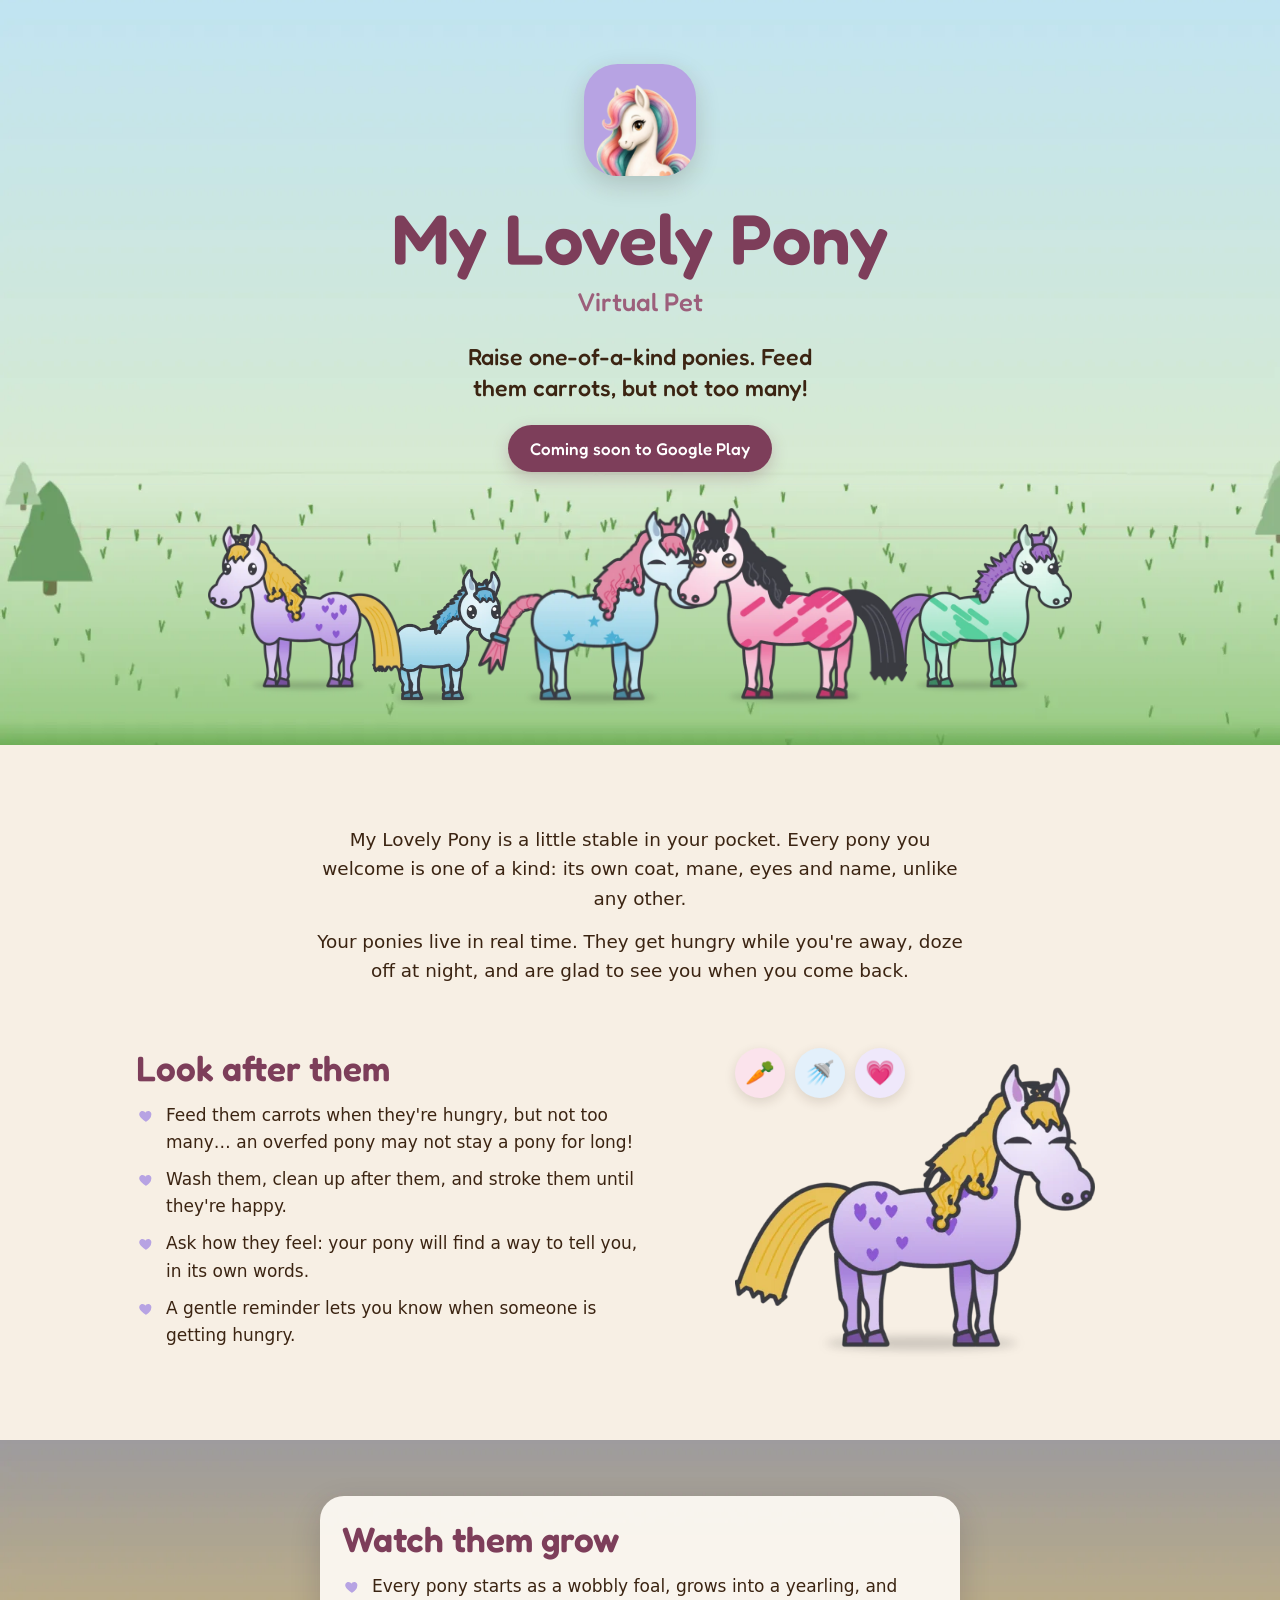
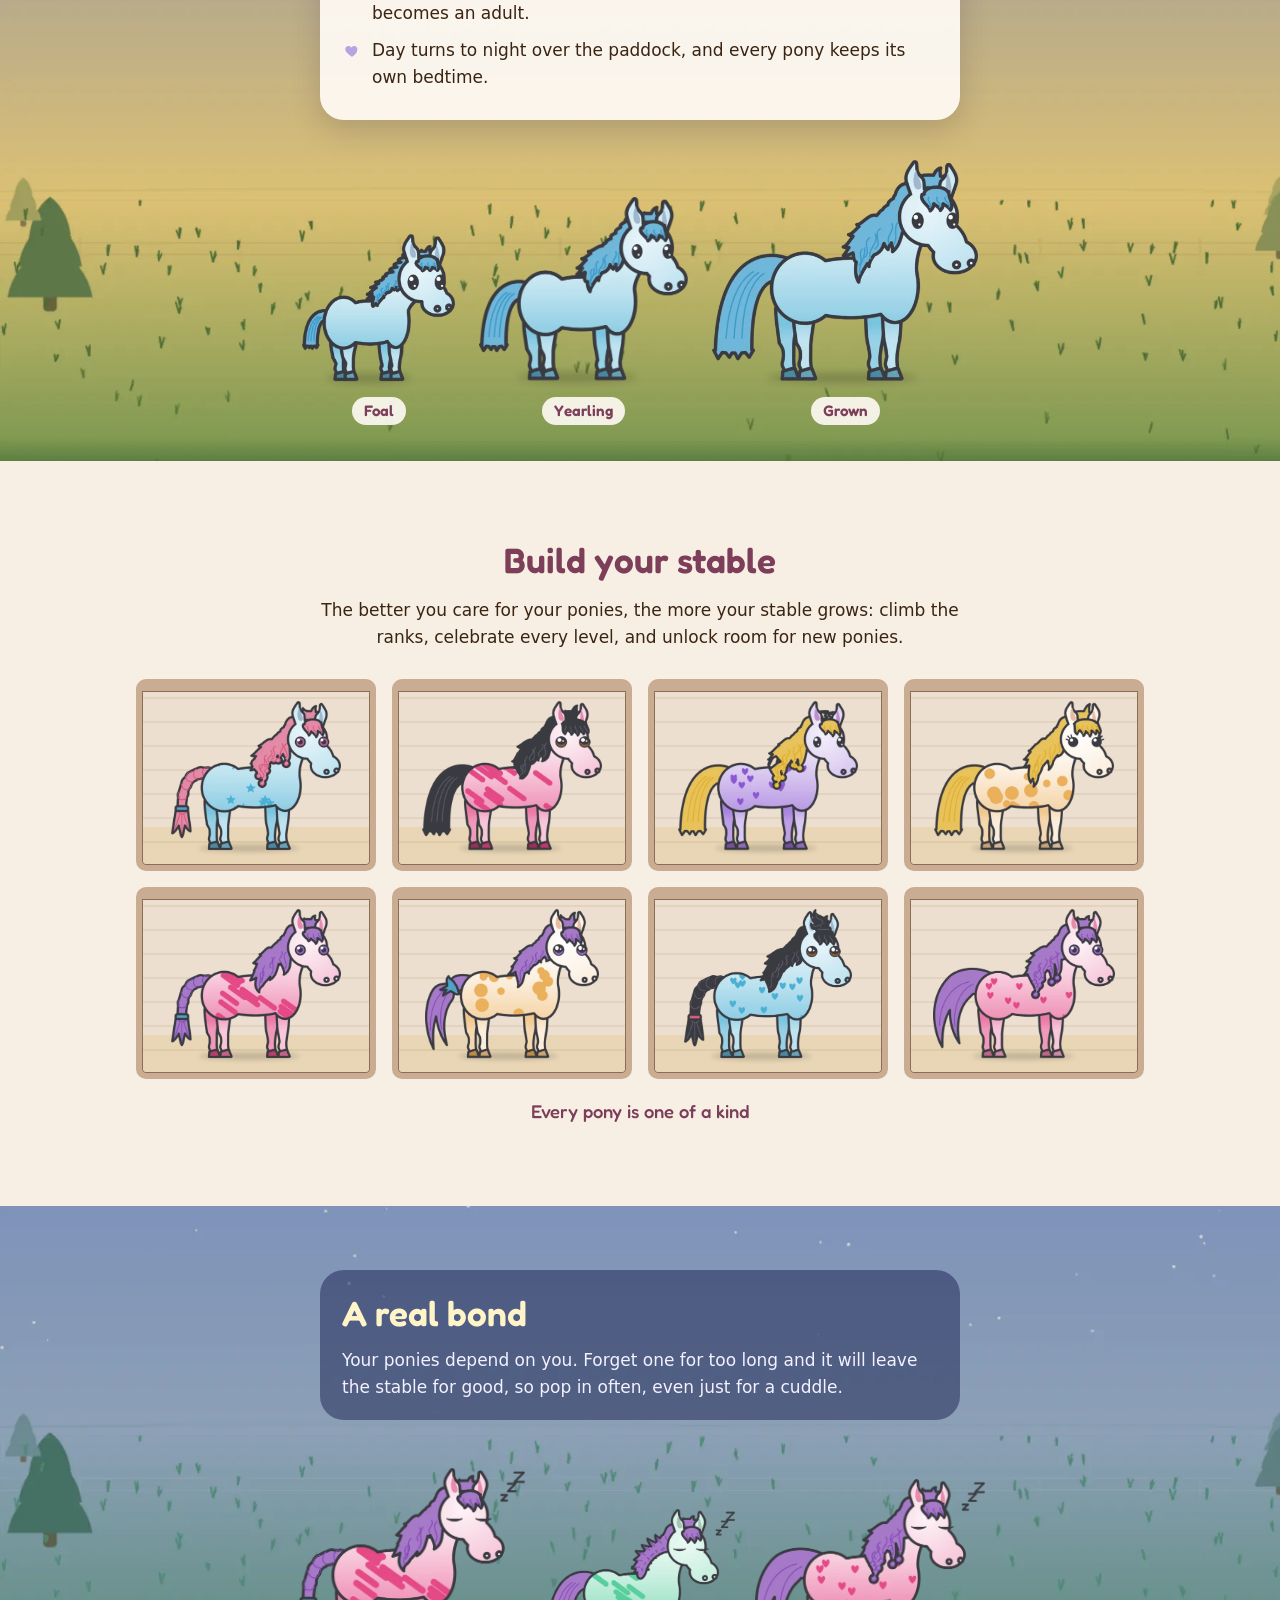
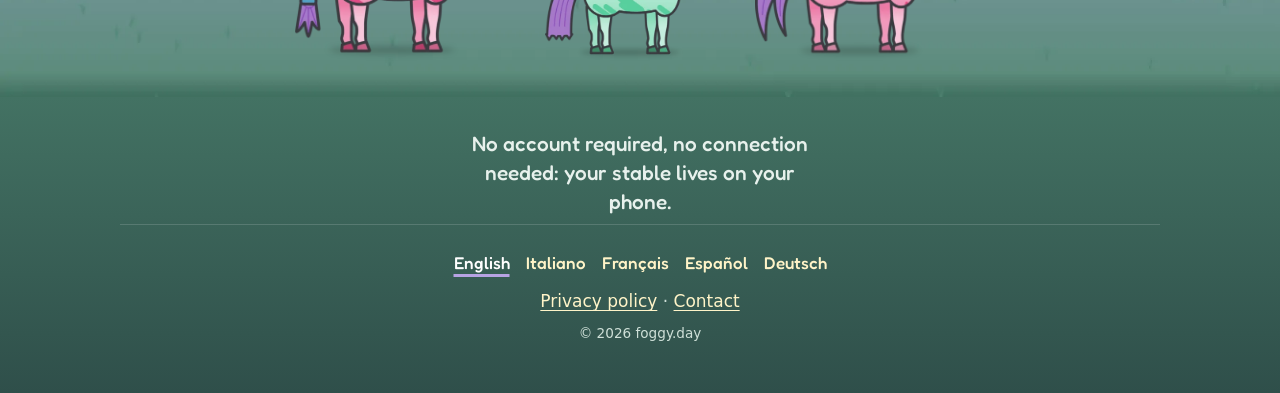
==== docs/index.html @ 28f6bc0d "Initial commit" ====
<!doctype html>
<html lang="en">
<head>
  <meta charset="utf-8">
  <meta name="viewport" content="width=device-width, initial-scale=1">
  <title>My Lovely Pony - Virtual Pet</title>
  <meta name="description" content="Raise one-of-a-kind ponies. Feed them carrots, but not too many!">
  <meta name="theme-color" content="#B7A3E3">
  <link rel="canonical" href="https://mylovelypony.foggy.day/">
  <link rel="alternate" hreflang="en" href="https://mylovelypony.foggy.day/">
  <link rel="alternate" hreflang="it" href="https://mylovelypony.foggy.day/it/">
  <link rel="alternate" hreflang="fr" href="https://mylovelypony.foggy.day/fr/">
  <link rel="alternate" hreflang="es" href="https://mylovelypony.foggy.day/es/">
  <link rel="alternate" hreflang="de" href="https://mylovelypony.foggy.day/de/">
  <link rel="alternate" hreflang="x-default" href="https://mylovelypony.foggy.day/">
  <link rel="icon" href="favicon.png" type="image/png">
  <link rel="apple-touch-icon" href="apple-touch-icon.png">
  <link rel="preload" href="fonts/Fredoka.woff2" as="font" type="font/woff2" crossorigin>
  <link rel="stylesheet" href="style.css">
</head>
<body class="home">
  <header class="scene day hero">
    <div class="wrap hero-text">
      <img class="icon" src="img/icon.png" width="112" height="112" alt="">
      <h1>My Lovely Pony</h1>
      <p class="sub">Virtual Pet</p>
      <p class="tagline">Raise one-of-a-kind ponies. Feed them carrots, but not too many!</p>
      <p class="soon">Coming soon to Google Play</p>
    </div>
    <div class="herd" aria-hidden="true">
      <img class="pony h1 flip" src="img/pony/adult-20.webp" alt="" loading="lazy" decoding="async"><img class="pony h2" src="img/pony/foal-25.webp" alt="" loading="lazy" decoding="async"><img class="pony h3" src="img/pony/happy-11.webp" alt="" loading="lazy" decoding="async"><img class="pony h4 flip" src="img/pony/adult-2.webp" alt="" loading="lazy" decoding="async"><img class="pony h5" src="img/pony/adult-7.webp" alt="" loading="lazy" decoding="async">
    </div>
  </header>

  <main>
    <section class="paper intro">
      <div class="wrap narrow">
        <p>My Lovely Pony is a little stable in your pocket. Every pony you welcome is one of a kind: its own coat, mane, eyes and name, unlike any other.</p><p>Your ponies live in real time. They get hungry while you&#x27;re away, doze off at night, and are glad to see you when you come back.</p>
      </div>
    </section>

    <section class="paper care">
      <div class="wrap split">
        <div>
          <h2>Look after them</h2>
          <ul><li>Feed them carrots when they&#x27;re hungry, but not too many… an overfed pony may not stay a pony for long!</li><li>Wash them, clean up after them, and stroke them until they&#x27;re happy.</li><li>Ask how they feel: your pony will find a way to tell you, in its own words.</li><li>A gentle reminder lets you know when someone is getting hungry.</li></ul>
        </div>
        <figure class="care-art" aria-hidden="true">
          <div class="bubbles"><span class="bubble">🥕</span><span class="bubble b2">🚿</span><span class="bubble b3">💗</span></div>
          <img class="pony care-pony" src="img/pony/happy-20.webp" alt="" loading="lazy" decoding="async">
        </figure>
      </div>
    </section>

    <section class="scene sunset grow">
      <div class="wrap card">
        <h2>Watch them grow</h2>
        <ul><li>Every pony starts as a wobbly foal, grows into a yearling, and becomes an adult.</li><li>Day turns to night over the paddock, and every pony keeps its own bedtime.</li></ul>
      </div>
      <ol class="herd growth">
        <li class="g1"><img class="pony " src="img/pony/foal-25.webp" alt="" loading="lazy" decoding="async"><span>Foal</span></li>
        <li class="g2"><img class="pony " src="img/pony/yearling-25.webp" alt="" loading="lazy" decoding="async"><span>Yearling</span></li>
        <li class="g3"><img class="pony " src="img/pony/adult-25.webp" alt="" loading="lazy" decoding="async"><span>Grown</span></li>
      </ol>
    </section>

    <section class="paper stable">
      <div class="wrap narrow">
        <h2>Build your stable</h2>
        <p>The better you care for your ponies, the more your stable grows: climb the ranks, celebrate every level, and unlock room for new ponies.</p>
      </div>
      <ul class="boxes wrap" aria-label="Every pony is one of a kind">
        <li class="box"><img class="pony " src="img/pony/adult-11.webp" alt="" loading="lazy" decoding="async"></li><li class="box"><img class="pony " src="img/pony/adult-2.webp" alt="" loading="lazy" decoding="async"></li><li class="box"><img class="pony " src="img/pony/adult-20.webp" alt="" loading="lazy" decoding="async"></li><li class="box"><img class="pony " src="img/pony/adult-24.webp" alt="" loading="lazy" decoding="async"></li><li class="box"><img class="pony " src="img/pony/adult-26.webp" alt="" loading="lazy" decoding="async"></li><li class="box"><img class="pony " src="img/pony/adult-31.webp" alt="" loading="lazy" decoding="async"></li><li class="box"><img class="pony " src="img/pony/adult-4.webp" alt="" loading="lazy" decoding="async"></li><li class="box"><img class="pony " src="img/pony/adult-40.webp" alt="" loading="lazy" decoding="async"></li>
      </ul>
      <p class="caption">Every pony is one of a kind</p>
    </section>

    <section class="scene night bond">
      <div class="wrap card dark">
        <h2>A real bond</h2>
        <p>Your ponies depend on you. Forget one for too long and it will leave the stable for good, so pop in often, even just for a cuddle.</p>
      </div>
      <div class="herd" aria-hidden="true">
        <img class="pony s1" src="img/pony/sleep-26.webp" alt="" loading="lazy" decoding="async"><img class="pony s2" src="img/pony/sleep-7.webp" alt="" loading="lazy" decoding="async"><img class="pony s3" src="img/pony/sleep-40.webp" alt="" loading="lazy" decoding="async">
      </div>
    </section>
  </main>

  <div class="night-tail">
    <p class="closing">No account required, no connection needed: your stable lives on your phone.</p>
  <footer class="site-footer">
    <nav class="langs" aria-label="Language"><span aria-current="true">English</span> <a href="it/" hreflang="it" lang="it">Italiano</a> <a href="fr/" hreflang="fr" lang="fr">Français</a> <a href="es/" hreflang="es" lang="es">Español</a> <a href="de/" hreflang="de" lang="de">Deutsch</a></nav>
    <p><a href="privacy.html">Privacy policy</a> · <a href="mailto:info@foggy.day">Contact</a></p>
    <p class="small">© 2026 foggy.day</p>
  </footer>
  </div>
</body>
</html>
---- docs/style.css ----
/* My Lovely Pony, option B: a day in the paddock. The art is the app's own:
   PonyPainter's ponies and PaddockPainter's day, sunset and night, rendered
   large. Paper sections use the stall palette's warm wall and planks. */
@font-face {
  font-family: "Fredoka";
  src: url("fonts/Fredoka.woff2") format("woff2");
  font-weight: 300 700;
  font-display: swap;
}

:root {
  color-scheme: light;
  --paper: #f7efe4;          /* StallPalette.light.wall */
  --paper-deep: #ecdfd0;     /* planks */
  --post: #c9ac92;
  --edge: #8a6e58;
  --ink: #3b2412;            /* stall ink */
  --ink-soft: #6e5644;
  --plum: #7d3e5a;
  --lavender: #b7a3e3;
  --day-sky: #bee2f6;
  --sunset-sky: #7c87b3;
  --night-sky: #6e7ec0;
  --night-ground: #437263;
  --night-deep: #2f4f4a;
}

* { box-sizing: border-box; }
html { -webkit-text-size-adjust: 100%; }

body {
  margin: 0;
  background: var(--paper);
  color: var(--ink);
  font: 17px/1.6 system-ui, -apple-system, "Segoe UI", Roboto, sans-serif;
  overflow-x: hidden;
}
body.home { background: var(--night-deep); }
.paper { background: var(--paper); }

h1, h2, .sub, .tagline, .soon, .closing, .langs, .caption, .growth span {
  font-family: "Fredoka", system-ui, sans-serif;
}
h1, h2 { color: var(--plum); font-weight: 600; line-height: 1.1; margin: 0; }
h2 { font-size: clamp(1.6rem, 5vw, 2.2rem); margin-bottom: 14px; }
a { color: var(--plum); text-underline-offset: 3px; }

.wrap { max-width: 1040px; margin: 0 auto; padding: 0 16px; }
.narrow { max-width: 680px; }

ul { margin: 0; padding: 0; list-style: none; }
.card li, .care li { position: relative; padding-left: 30px; margin: 10px 0; }
.card li::before, .care li::before {
  content: "";
  position: absolute;
  left: 2px;
  top: 0.35em;
  width: 16px;
  height: 16px;
  background: center / contain no-repeat url("data:image/svg+xml,%3Csvg xmlns='http://www.w3.org/2000/svg' viewBox='0 0 24 24'%3E%3Cpath fill='%23b7a3e3' d='M12 21s-7.5-4.6-9.6-9.2C.9 8.4 3 4.5 6.7 4.5c2.1 0 3.6 1.2 4.3 2.6.7-1.4 2.2-2.6 4.3-2.6 3.7 0 5.8 3.9 4.3 7.3C19.5 16.4 12 21 12 21z'/%3E%3C/svg%3E");
}

/* ---------- Scenes: the paddock art sits on the bottom edge, and a flat
   colour matching its top continues the sky above it. ---------- */
.scene {
  position: relative;
  background-repeat: no-repeat;
  background-position: center bottom;
  background-size: max(100%, 960px) auto;
}
.scene.day    { background-color: var(--day-sky);    background-image: url("img/paddock/day.webp"); }
.scene.sunset { background-color: var(--sunset-sky); background-image: url("img/paddock/sunset.webp"); }
.scene.night  { background-color: var(--night-sky);  background-image: url("img/paddock/night.webp"); }

.herd {
  position: relative;
  display: flex;
  justify-content: center;
  align-items: flex-end;
  gap: 0;
  margin: 0 auto;
  padding: 0 8px 36px;
  max-width: 1040px;
}
.pony { display: block; height: auto; }
.flip { transform: scaleX(-1); }

/* Hero */
.hero { padding-top: 40px; text-align: center; }
.icon {
  width: 112px;
  height: 112px;
  border-radius: 30%;
  background: var(--lavender);
  box-shadow: 0 8px 24px rgba(59, 36, 18, 0.18);
}
.hero h1 { font-size: clamp(2.6rem, 10vw, 4.4rem); margin-top: 16px; }
.sub { margin: 4px 0 0; font-size: clamp(1.2rem, 4vw, 1.6rem); font-weight: 500; color: #9c5f7b; }
.tagline {
  margin: 18px auto 0;
  max-width: 30ch;
  font-size: clamp(1.2rem, 3.6vw, 1.45rem);
  font-weight: 500;
  line-height: 1.35;
  color: var(--ink);
}
.soon {
  display: inline-block;
  margin: 22px 0 0;
  padding: 10px 22px;
  border-radius: 999px;
  background: var(--plum);
  color: #fff;
  font-weight: 500;
  box-shadow: 0 6px 16px rgba(125, 62, 90, 0.25);
}
.hero .herd { margin-top: 36px; }
.hero .herd { padding-left: 0; padding-right: 0; }
.hero .pony { width: 22%; max-width: 230px; margin: 0 -1.5%; }
.hero .h2 { width: 14%; max-width: 136px; }
.hero .h1, .hero .h5 { width: 20%; max-width: 196px; margin-bottom: 14px; }

/* Paper sections */
.paper { padding: 56px 0; }
.intro { font-size: 1.15rem; text-align: center; padding-bottom: 24px; }
.intro p { margin: 0 0 14px; }

.care { padding-top: 24px; }
.split { display: grid; gap: 24px; align-items: center; }
.care-art { position: relative; width: min(84%, 360px); margin: 0 auto; padding-top: 16px; }
.care-pony { width: 100%; }
/* The three care actions, in the app's button order, on the empty sky at
   the pony's upper left: over the background, never over the pony. */
.bubbles { position: absolute; top: 0; left: 0; display: flex; gap: 10px; }
.bubble {
  display: grid;
  place-items: center;
  width: 50px;
  height: 50px;
  border-radius: 50%;
  background: #fbe3ec;
  box-shadow: 0 4px 12px rgba(59, 36, 18, 0.14);
  font-size: 24px;
  line-height: 1;
}
.b2 { background: #e3f0fb; }
.b3 { background: #efe8fb; }

/* Growth: the three ages to scale, on the sunset grass */
.card {
  background: rgba(255, 251, 246, 0.92);
  border-radius: 24px;
  padding: 24px 22px 18px;
  box-shadow: 0 10px 30px rgba(40, 30, 60, 0.18);
  max-width: 640px;
}
.grow { padding-top: 56px; }
.grow .card { margin: 0 16px; }
.growth { list-style: none; gap: 3%; margin-top: 40px; }
.growth li { display: flex; flex-direction: column; align-items: center; justify-content: flex-end; }
.growth span {
  margin-top: 6px;
  padding: 2px 12px;
  border-radius: 999px;
  background: rgba(255, 251, 246, 0.9);
  color: var(--plum);
  font-weight: 600;
  font-size: 0.95rem;
}
.g1 { width: 19%; } .g2 { width: 26%; } .g3 { width: 33%; }
.growth { max-width: 820px; }
.growth .pony { width: 100%; }

/* Stable: every pony in its own box */
.stable { text-align: center; }
.boxes {
  display: grid;
  grid-template-columns: repeat(2, minmax(0, 1fr));
  gap: 12px;
  margin-top: 28px;
  padding: 0 16px;
  list-style: none;
}
.box {
  aspect-ratio: 5 / 4;
  display: flex;
  align-items: flex-end;
  justify-content: center;
  padding: 10px 10px 8px;
  border: 6px solid var(--post);
  border-top-width: 12px;
  border-radius: 10px;
  background:
    linear-gradient(transparent 78%, #d9b04a33 78%),
    repeating-linear-gradient(0deg, var(--paper-deep) 0 22px, #e2d2c0 22px 24px);
  box-shadow: inset 0 0 0 1px var(--edge);
  min-width: 0;
  overflow: hidden;
}
.box .pony { width: auto; max-width: 92%; max-height: 100%; object-fit: contain; }
.caption { margin: 18px 0 0; color: var(--plum); font-weight: 500; font-size: 1.15rem; }

/* Night: the bond, and the page ends under the stars */
.bond { padding-top: 64px; }
.card.dark { background: rgba(35, 45, 90, 0.55); color: #f3f1ff; box-shadow: none; margin: 0 16px; }
.card.dark h2 { color: #fff4c8; }
.card.dark p { margin: 0; }
.bond .herd { margin-top: 48px; }
.bond .pony { width: 31%; max-width: 230px; margin: 0 1%; }
.bond .s2 { width: 26%; max-width: 190px; }

.night-tail {
  background: linear-gradient(var(--night-ground), var(--night-deep));
  color: #e7f1ec;
  text-align: center;
  padding: 8px 16px 0;
}
.closing {
  max-width: 30ch;
  margin: 0 auto;
  padding: 24px 0 8px;
  font-size: 1.3rem;
  font-weight: 500;
  line-height: 1.4;
}

/* Footer: shared markup; light on the night ground, dark on paper */
.site-footer {
  max-width: 1040px;
  margin: 0 auto;
  padding: 24px 16px 40px;
  text-align: center;
  color: var(--ink-soft);
  border-top: 1px solid var(--paper-deep);
}
.site-footer p { margin: 8px 0; }
.langs { display: flex; flex-wrap: wrap; justify-content: center; gap: 6px 16px; font-weight: 500; margin-bottom: 12px; }
.langs a { text-decoration: none; }
.langs [aria-current] { text-decoration: underline; text-decoration-color: var(--lavender); text-decoration-thickness: 3px; text-underline-offset: 5px; }
.small { font-size: 0.85rem; }
.night-tail .site-footer { color: #cfe0d8; border-top-color: rgba(255, 255, 255, 0.15); }
.night-tail a { color: #fff4c8; }
.night-tail .langs [aria-current] { color: #fff; }

/* Privacy policy: a paper page */
.doc { max-width: 720px; margin: 0 auto; padding: 32px 16px 16px; }
.doc h1 { font-size: clamp(2rem, 7vw, 2.8rem); }
.doc h2 { font-size: 1.3rem; margin: 28px 0 4px; }
.doc p { margin: 0 0 12px; }
.back { font-size: 0.95rem; margin-bottom: 24px !important; }
.meta { color: var(--ink-soft); font-size: 0.95rem; margin-top: 8px !important; }
.summary {
  background: #fffaf3;
  border: 1px solid var(--paper-deep);
  border-left: 6px solid var(--lavender);
  border-radius: 16px;
  padding: 16px 20px 4px;
  margin: 24px 0 8px;
}
.summary h2 { margin-top: 0; }
.doc a { overflow-wrap: anywhere; }

@media (min-width: 760px) {
  .hero .pony { width: 25%; }
  .hero .h2 { width: 16%; }
  .hero .h1, .hero .h5 { width: 23%; }
  .hero { padding-top: 64px; }
  .split { grid-template-columns: 1.1fr 1fr; gap: 48px; }
  .grow .card, .card.dark { margin: 0 auto; }
  .boxes { grid-template-columns: repeat(4, minmax(0, 1fr)); gap: 16px; }
  .paper { padding: 80px 0; }
  .intro { padding-bottom: 24px; }
  .care { padding-top: 24px; }
}
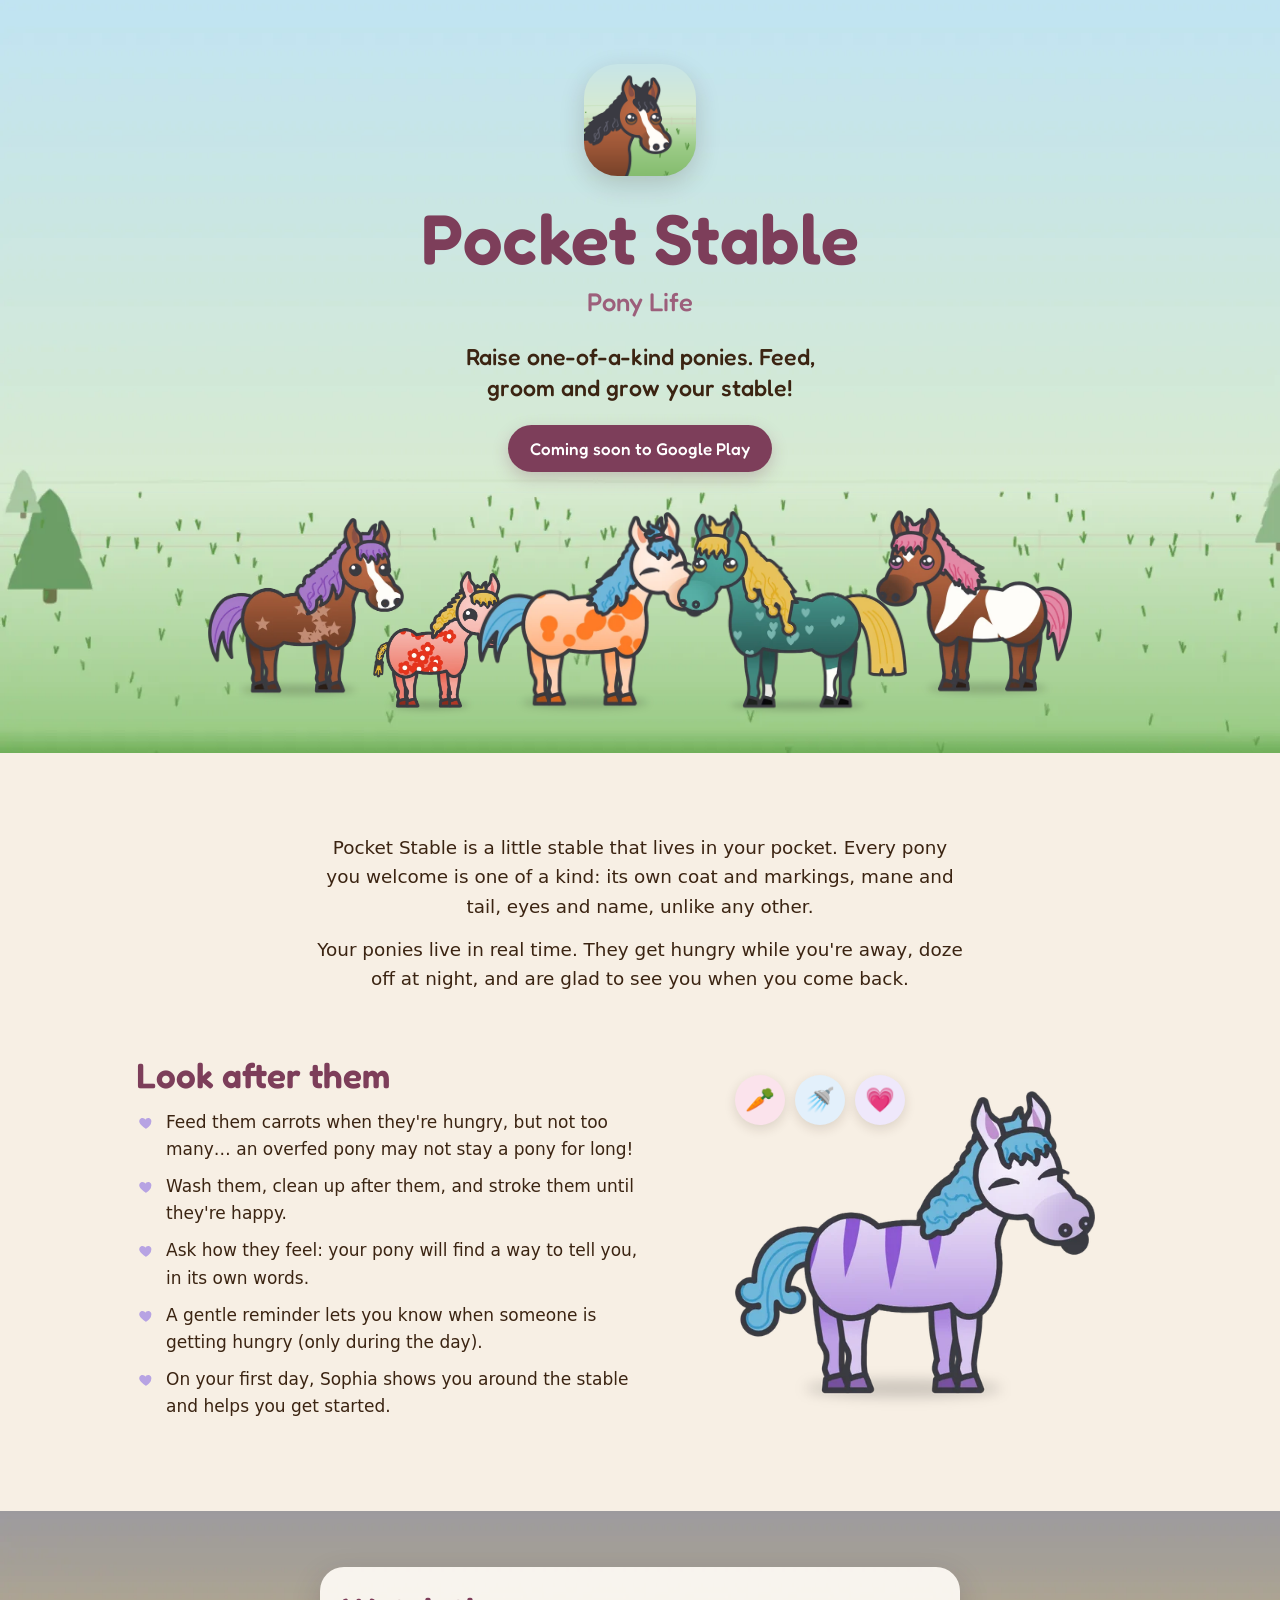
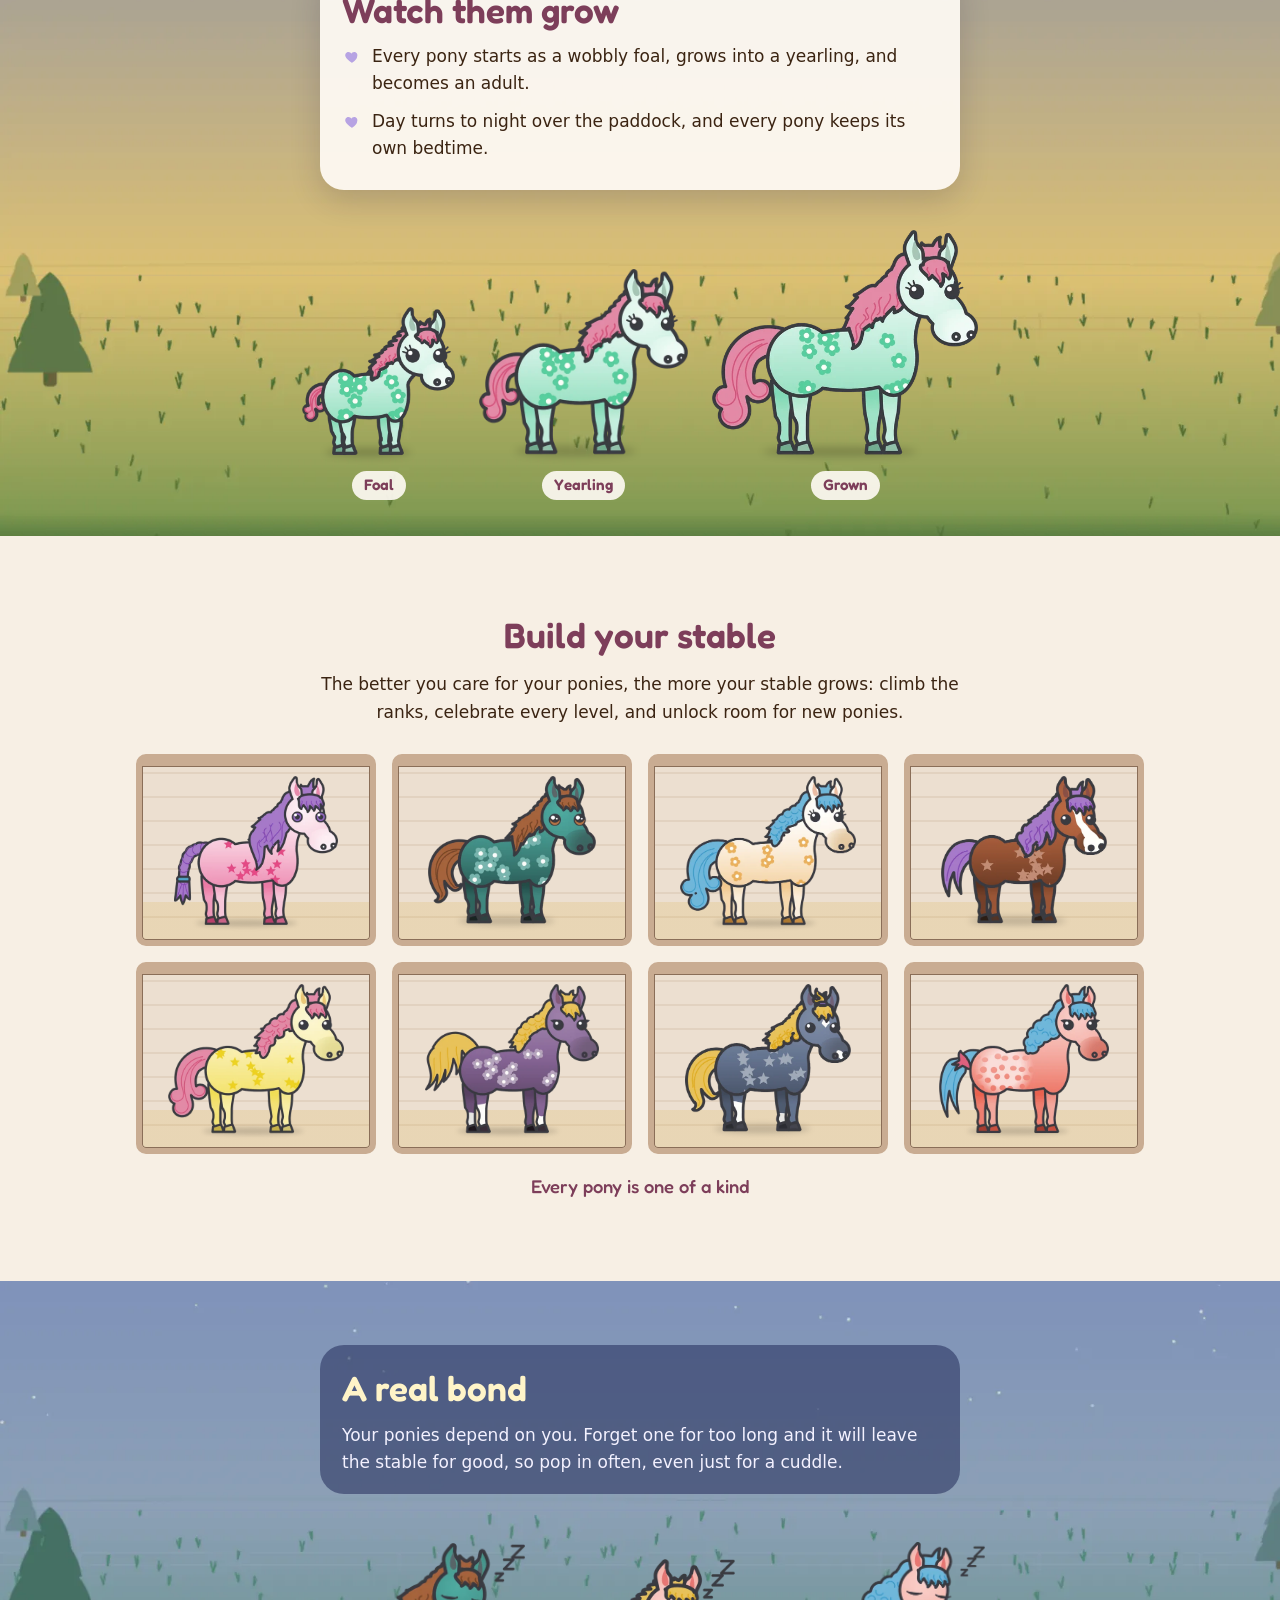
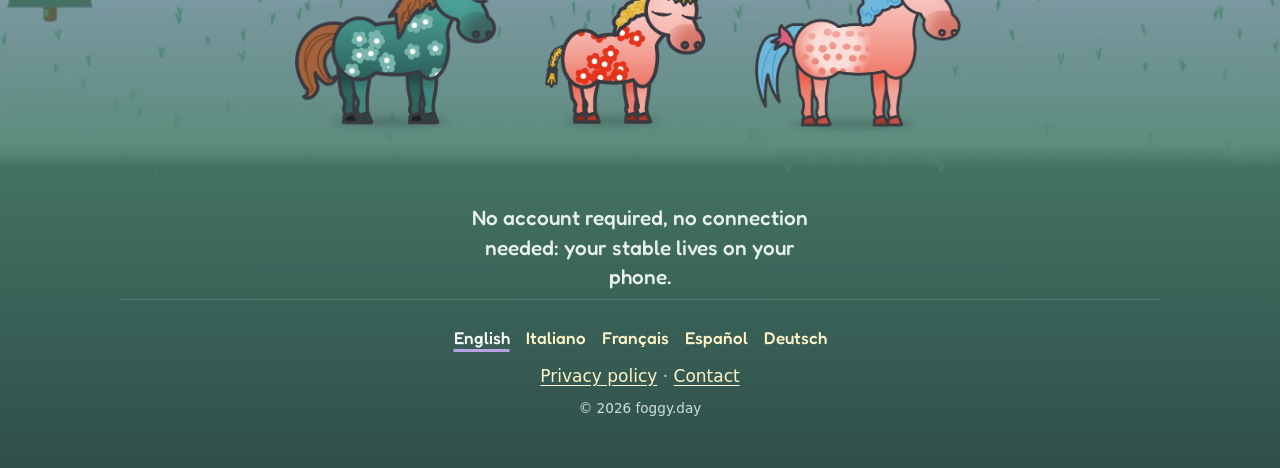
==== commit bdb8db10: "Rebrand site to Pocket Stable Rename from My Lovely Pony to Pocket Stable across all languages, move" ====
--- a/docs/index.html
+++ b/docs/index.html
@@ -3,16 +3,16 @@
 <head>
   <meta charset="utf-8">
   <meta name="viewport" content="width=device-width, initial-scale=1">
-  <title>My Lovely Pony - Virtual Pet</title>
-  <meta name="description" content="Raise one-of-a-kind ponies. Feed them carrots, but not too many!">
+  <title>Pocket Stable: Pony Life</title>
+  <meta name="description" content="Raise one-of-a-kind ponies. Feed, groom and grow your stable!">
   <meta name="theme-color" content="#B7A3E3">
-  <link rel="canonical" href="https://mylovelypony.foggy.day/">
-  <link rel="alternate" hreflang="en" href="https://mylovelypony.foggy.day/">
-  <link rel="alternate" hreflang="it" href="https://mylovelypony.foggy.day/it/">
-  <link rel="alternate" hreflang="fr" href="https://mylovelypony.foggy.day/fr/">
-  <link rel="alternate" hreflang="es" href="https://mylovelypony.foggy.day/es/">
-  <link rel="alternate" hreflang="de" href="https://mylovelypony.foggy.day/de/">
-  <link rel="alternate" hreflang="x-default" href="https://mylovelypony.foggy.day/">
+  <link rel="canonical" href="https://pocketstable.foggy.day/">
+  <link rel="alternate" hreflang="en" href="https://pocketstable.foggy.day/">
+  <link rel="alternate" hreflang="it" href="https://pocketstable.foggy.day/it/">
+  <link rel="alternate" hreflang="fr" href="https://pocketstable.foggy.day/fr/">
+  <link rel="alternate" hreflang="es" href="https://pocketstable.foggy.day/es/">
+  <link rel="alternate" hreflang="de" href="https://pocketstable.foggy.day/de/">
+  <link rel="alternate" hreflang="x-default" href="https://pocketstable.foggy.day/">
   <link rel="icon" href="favicon.png" type="image/png">
   <link rel="apple-touch-icon" href="apple-touch-icon.png">
   <link rel="preload" href="fonts/Fredoka.woff2" as="font" type="font/woff2" crossorigin>
@@ -22,20 +22,20 @@
   <header class="scene day hero">
     <div class="wrap hero-text">
       <img class="icon" src="img/icon.png" width="112" height="112" alt="">
-      <h1>My Lovely Pony</h1>
-      <p class="sub">Virtual Pet</p>
-      <p class="tagline">Raise one-of-a-kind ponies. Feed them carrots, but not too many!</p>
+      <h1>Pocket Stable</h1>
+      <p class="sub">Pony Life</p>
+      <p class="tagline">Raise one-of-a-kind ponies. Feed, groom and grow your stable!</p>
       <p class="soon">Coming soon to Google Play</p>
     </div>
     <div class="herd" aria-hidden="true">
-      <img class="pony h1 flip" src="img/pony/adult-20.webp" alt="" loading="lazy" decoding="async"><img class="pony h2" src="img/pony/foal-25.webp" alt="" loading="lazy" decoding="async"><img class="pony h3" src="img/pony/happy-11.webp" alt="" loading="lazy" decoding="async"><img class="pony h4 flip" src="img/pony/adult-2.webp" alt="" loading="lazy" decoding="async"><img class="pony h5" src="img/pony/adult-7.webp" alt="" loading="lazy" decoding="async">
+      <img class="pony h1" src="img/pony/yearling-154.webp" alt="" loading="lazy" decoding="async"><img class="pony h2" src="img/pony/foal-536.webp" alt="" loading="lazy" decoding="async"><img class="pony h3" src="img/pony/yearling-21-happy.webp" alt="" loading="lazy" decoding="async"><img class="pony h4 flip" src="img/pony/adult-678.webp" alt="" loading="lazy" decoding="async"><img class="pony h5 flip" src="img/pony/yearling-238.webp" alt="" loading="lazy" decoding="async">
     </div>
   </header>
 
   <main>
     <section class="paper intro">
       <div class="wrap narrow">
-        <p>My Lovely Pony is a little stable in your pocket. Every pony you welcome is one of a kind: its own coat, mane, eyes and name, unlike any other.</p><p>Your ponies live in real time. They get hungry while you&#x27;re away, doze off at night, and are glad to see you when you come back.</p>
+        <p>Pocket Stable is a little stable that lives in your pocket. Every pony you welcome is one of a kind: its own coat and markings, mane and tail, eyes and name, unlike any other.</p><p>Your ponies live in real time. They get hungry while you&#x27;re away, doze off at night, and are glad to see you when you come back.</p>
       </div>
     </section>
 
@@ -43,11 +43,11 @@
       <div class="wrap split">
         <div>
           <h2>Look after them</h2>
-          <ul><li>Feed them carrots when they&#x27;re hungry, but not too many… an overfed pony may not stay a pony for long!</li><li>Wash them, clean up after them, and stroke them until they&#x27;re happy.</li><li>Ask how they feel: your pony will find a way to tell you, in its own words.</li><li>A gentle reminder lets you know when someone is getting hungry.</li></ul>
+          <ul><li>Feed them carrots when they&#x27;re hungry, but not too many… an overfed pony may not stay a pony for long!</li><li>Wash them, clean up after them, and stroke them until they&#x27;re happy.</li><li>Ask how they feel: your pony will find a way to tell you, in its own words.</li><li>A gentle reminder lets you know when someone is getting hungry (only during the day).</li><li>On your first day, Sophia shows you around the stable and helps you get started.</li></ul>
         </div>
         <figure class="care-art" aria-hidden="true">
           <div class="bubbles"><span class="bubble">🥕</span><span class="bubble b2">🚿</span><span class="bubble b3">💗</span></div>
-          <img class="pony care-pony" src="img/pony/happy-20.webp" alt="" loading="lazy" decoding="async">
+          <img class="pony care-pony" src="img/pony/yearling-49-happy.webp" alt="" loading="lazy" decoding="async">
         </figure>
       </div>
     </section>
@@ -58,9 +58,9 @@
         <ul><li>Every pony starts as a wobbly foal, grows into a yearling, and becomes an adult.</li><li>Day turns to night over the paddock, and every pony keeps its own bedtime.</li></ul>
       </div>
       <ol class="herd growth">
-        <li class="g1"><img class="pony " src="img/pony/foal-25.webp" alt="" loading="lazy" decoding="async"><span>Foal</span></li>
-        <li class="g2"><img class="pony " src="img/pony/yearling-25.webp" alt="" loading="lazy" decoding="async"><span>Yearling</span></li>
-        <li class="g3"><img class="pony " src="img/pony/adult-25.webp" alt="" loading="lazy" decoding="async"><span>Grown</span></li>
+        <li class="g1"><img class="pony " src="img/pony/foal-144.webp" alt="" loading="lazy" decoding="async"><span>Foal</span></li>
+        <li class="g2"><img class="pony " src="img/pony/yearling-144.webp" alt="" loading="lazy" decoding="async"><span>Yearling</span></li>
+        <li class="g3"><img class="pony " src="img/pony/adult-144.webp" alt="" loading="lazy" decoding="async"><span>Grown</span></li>
       </ol>
     </section>
 
@@ -70,7 +70,7 @@
         <p>The better you care for your ponies, the more your stable grows: climb the ranks, celebrate every level, and unlock room for new ponies.</p>
       </div>
       <ul class="boxes wrap" aria-label="Every pony is one of a kind">
-        <li class="box"><img class="pony " src="img/pony/adult-11.webp" alt="" loading="lazy" decoding="async"></li><li class="box"><img class="pony " src="img/pony/adult-2.webp" alt="" loading="lazy" decoding="async"></li><li class="box"><img class="pony " src="img/pony/adult-20.webp" alt="" loading="lazy" decoding="async"></li><li class="box"><img class="pony " src="img/pony/adult-24.webp" alt="" loading="lazy" decoding="async"></li><li class="box"><img class="pony " src="img/pony/adult-26.webp" alt="" loading="lazy" decoding="async"></li><li class="box"><img class="pony " src="img/pony/adult-31.webp" alt="" loading="lazy" decoding="async"></li><li class="box"><img class="pony " src="img/pony/adult-4.webp" alt="" loading="lazy" decoding="async"></li><li class="box"><img class="pony " src="img/pony/adult-40.webp" alt="" loading="lazy" decoding="async"></li>
+        <li class="box"><img class="pony " src="img/pony/adult-656.webp" alt="" loading="lazy" decoding="async"></li><li class="box"><img class="pony " src="img/pony/yearling-112.webp" alt="" loading="lazy" decoding="async"></li><li class="box"><img class="pony " src="img/pony/adult-707.webp" alt="" loading="lazy" decoding="async"></li><li class="box"><img class="pony " src="img/pony/yearling-154.webp" alt="" loading="lazy" decoding="async"></li><li class="box"><img class="pony " src="img/pony/adult-750.webp" alt="" loading="lazy" decoding="async"></li><li class="box"><img class="pony " src="img/pony/adult-753.webp" alt="" loading="lazy" decoding="async"></li><li class="box"><img class="pony " src="img/pony/yearling-9.webp" alt="" loading="lazy" decoding="async"></li><li class="box"><img class="pony " src="img/pony/adult-779.webp" alt="" loading="lazy" decoding="async"></li>
       </ul>
       <p class="caption">Every pony is one of a kind</p>
     </section>
@@ -81,7 +81,7 @@
         <p>Your ponies depend on you. Forget one for too long and it will leave the stable for good, so pop in often, even just for a cuddle.</p>
       </div>
       <div class="herd" aria-hidden="true">
-        <img class="pony s1" src="img/pony/sleep-26.webp" alt="" loading="lazy" decoding="async"><img class="pony s2" src="img/pony/sleep-7.webp" alt="" loading="lazy" decoding="async"><img class="pony s3" src="img/pony/sleep-40.webp" alt="" loading="lazy" decoding="async">
+        <img class="pony s1" src="img/pony/yearling-112-sleep.webp" alt="" loading="lazy" decoding="async"><img class="pony s2" src="img/pony/foal-536-sleep.webp" alt="" loading="lazy" decoding="async"><img class="pony s3" src="img/pony/adult-779-sleep.webp" alt="" loading="lazy" decoding="async">
       </div>
     </section>
   </main>
--- a/docs/style.css
+++ b/docs/style.css
@@ -1,4 +1,4 @@
-/* My Lovely Pony, option B: a day in the paddock. The art is the app's own:
+/* Pocket Stable, option B: a day in the paddock. The art is the app's own:
    PonyPainter's ponies and PaddockPainter's day, sunset and night, rendered
    large. Paper sections use the stall palette's warm wall and planks. */
 @font-face {
